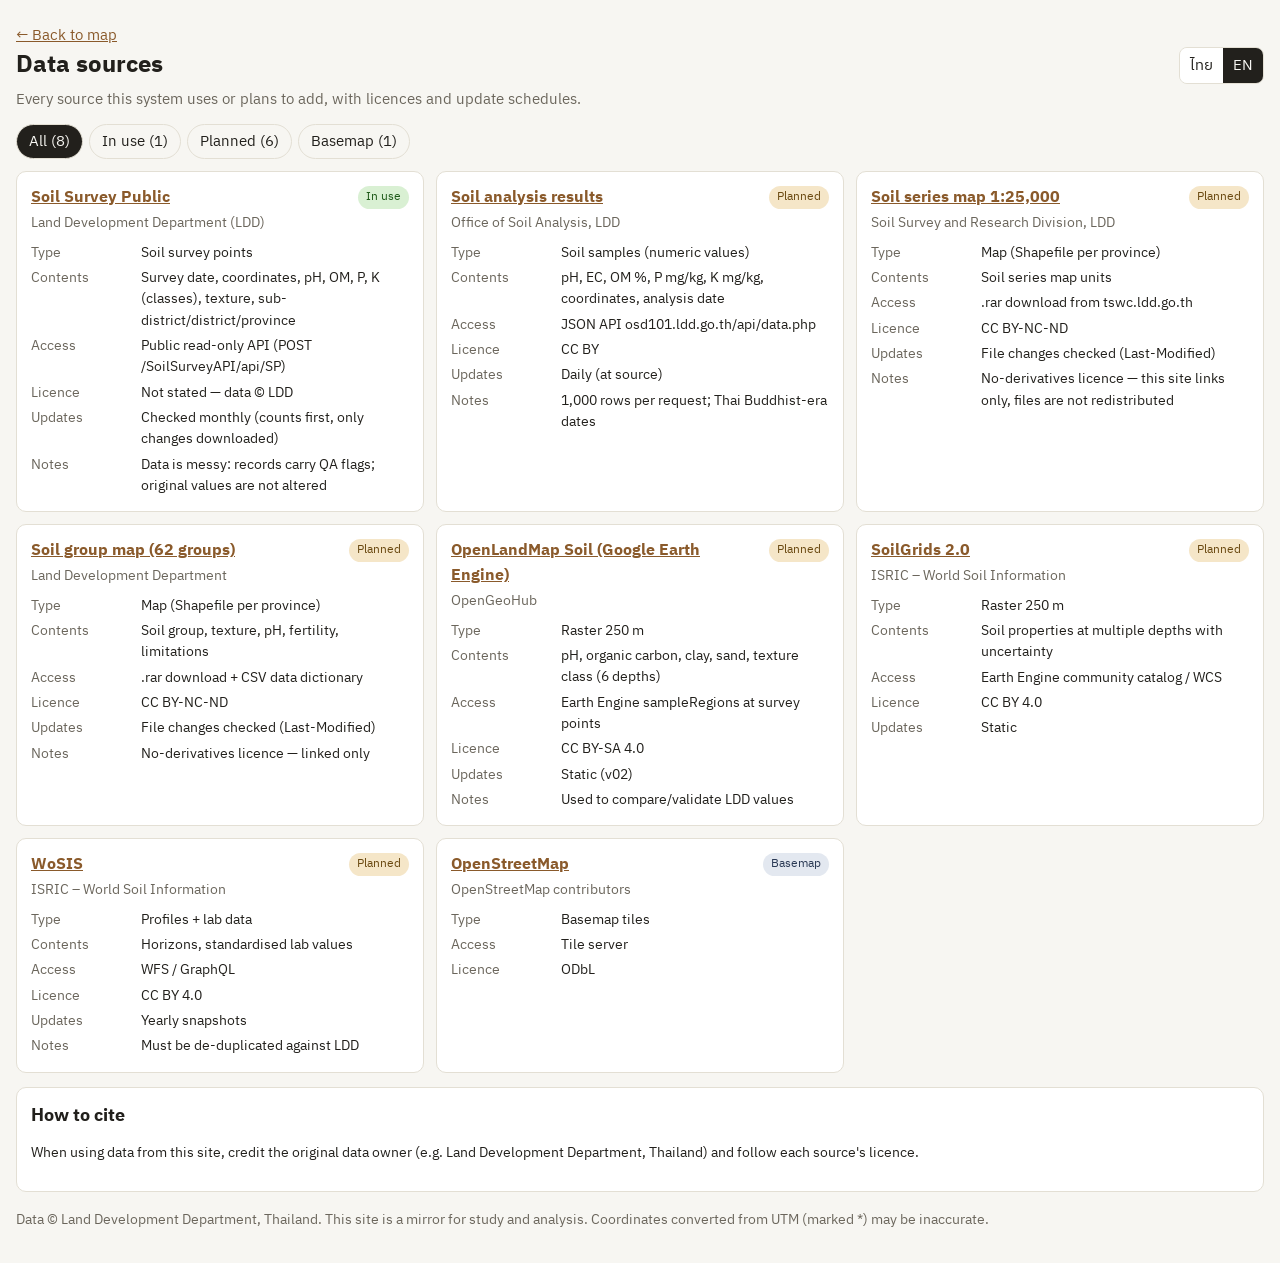
==== site/sources.html @ 05c6efe9 "เริ่มต้นฐานข้อมูลจุดสำรวจดินไทย: สคริปต์ดึงข้อมูล LDD/OSD/GEE, เว็บไซต์, workflows Co-Authored-By: C" ====
<!doctype html>
<html lang="th">
<head>
  <meta charset="utf-8">
  <meta name="viewport" content="width=device-width, initial-scale=1">
  <title>Data Sources</title>
  <meta name="description" content="All data sources used by the Thai Soil Survey Database, with licences and update schedules.">
  <link rel="preconnect" href="https://fonts.googleapis.com">
  <link href="https://fonts.googleapis.com/css2?family=IBM+Plex+Sans+Thai:wght@400;500;600&display=swap" rel="stylesheet">
  <link rel="stylesheet" href="style.css">
</head>
<body>
  <header class="top">
    <div>
      <p class="sub"><a href="index.html" data-i18n="backToMap"></a></p>
      <h1 data-i18n="sourcesTitle"></h1>
      <p class="sub" data-i18n="sourcesIntro"></p>
    </div>
    <nav class="downloads">
      <div class="lang" role="group" aria-label="Language">
        <button type="button" data-lang="th">ไทย</button>
        <button type="button" data-lang="en">EN</button>
      </div>
    </nav>
  </header>

  <div class="tabs" id="tabs"></div>
  <section class="cards" id="cards"></section>

  <section class="panel small">
    <h2 data-i18n="citeTitle"></h2>
    <p data-i18n="citeText"></p>
  </section>

  <footer class="muted small" data-i18n="footer"></footer>

  <script src="i18n.js"></script>
  <script src="sources.js"></script>
  <script>
    let lang = (() => {
      const q = new URLSearchParams(location.search).get("lang");
      if (q === "th" || q === "en") return q;
      try { const s = localStorage.getItem("lang"); if (s === "th" || s === "en") return s; } catch (e) {}
      return (navigator.language || "").startsWith("th") ? "th" : "en";
    })();
    let filter = "";
    const t = (k) => I18N[lang][k] ?? k;
    const esc = (s) => String(s ?? "").replace(/[&<>"]/g, (c) => ({ "&": "&amp;", "<": "&lt;", ">": "&gt;", '"': "&quot;" }[c]));

    function render() {
      document.documentElement.lang = lang;
      document.title = t("sourcesTitle");
      document.querySelectorAll("[data-i18n]").forEach((el) => { el.textContent = t(el.dataset.i18n); });
      document.querySelectorAll("[data-lang]").forEach((b) => b.setAttribute("aria-pressed", b.dataset.lang === lang));
      document.querySelector("a[href='index.html']").textContent = "← " + t("backToMap");

      const statuses = ["", "used", "planned", "basemap"];
      document.getElementById("tabs").innerHTML = statuses.map((s) => {
        const n = s ? SOURCES.filter((x) => x.status === s).length : SOURCES.length;
        return `<button type="button" data-status="${s}" aria-pressed="${s === filter}">${esc(s ? t("status")[s] : t("all"))} (${n})</button>`;
      }).join("");

      const rows = [["type", "type"], ["fields", "fields"], ["access", "access"], ["license", "license"], ["update", "updateFreq"], ["note", "note"]];
      document.getElementById("cards").innerHTML = SOURCES.filter((s) => !filter || s.status === filter).map((s) => `
        <article class="card" id="${s.id}">
          <div class="card-head">
            <h2><a href="${s.url}" target="_blank" rel="noopener">${esc(s.name[lang])}</a></h2>
            <span class="badge badge-${s.status}">${esc(t("status")[s.status])}</span>
          </div>
          <p class="muted">${esc(s.org[lang])}</p>
          <dl>${rows.filter(([k]) => s[k][lang]).map(([k, label]) => `<dt>${esc(t(label))}</dt><dd>${esc(s[k][lang])}</dd>`).join("")}</dl>
        </article>`).join("");
    }

    document.querySelectorAll("[data-lang]").forEach((b) => b.addEventListener("click", () => {
      lang = b.dataset.lang;
      try { localStorage.setItem("lang", lang); } catch (e) {}
      render();
    }));
    document.getElementById("tabs").addEventListener("click", (e) => {
      const b = e.target.closest("[data-status]");
      if (b) { filter = b.dataset.status; render(); }
    });
    render();
  </script>
</body>
</html>
---- site/style.css ----
:root {
  --bg: #f7f6f2;
  --surface: #ffffff;
  --text: #22201c;
  --muted: #6b665c;
  --border: #e3dfd4;
  --accent: #8a5a2b;
  --accent-ink: #ffffff;
}
@media (prefers-color-scheme: dark) {
  :root:not([data-theme="light"]) {
    --bg: #171614;
    --surface: #211f1c;
    --text: #ece8df;
    --muted: #a29c90;
    --border: #3a362f;
    --accent: #d39a5f;
    --accent-ink: #171614;
  }
}
:root[data-theme="dark"] {
  --bg: #171614; --surface: #211f1c; --text: #ece8df; --muted: #a29c90;
  --border: #3a362f; --accent: #d39a5f; --accent-ink: #171614;
}

* { box-sizing: border-box; }
body {
  margin: 0; padding: 0 16px 32px;
  background: var(--bg); color: var(--text);
  font: 15px/1.55 "IBM Plex Sans Thai", system-ui, sans-serif;
  max-width: 1400px; margin-inline: auto;
}
a { color: var(--accent); }
h1 { font-size: 1.5rem; margin: 0; }
h2 { font-size: 1.1rem; margin: 0 0 8px; }
h3 { font-size: .95rem; margin: 16px 0 6px; }
.muted { color: var(--muted); }
.small { font-size: .85rem; }

.top { display: flex; flex-wrap: wrap; gap: 12px; justify-content: space-between; align-items: center; padding: 20px 0 12px; }
.sub { margin: 4px 0 0; color: var(--muted); }
.downloads { display: flex; gap: 8px; }
.downloads a {
  padding: 6px 12px; border-radius: 8px; text-decoration: none;
  background: var(--accent); color: var(--accent-ink); font-weight: 500;
}

.stats { display: grid; grid-template-columns: repeat(auto-fit, minmax(150px, 1fr)); gap: 10px; margin-bottom: 14px; }
.stat { background: var(--surface); border: 1px solid var(--border); border-radius: 10px; padding: 10px 14px; }
.stat b { display: block; font-size: 1.4rem; font-variant-numeric: tabular-nums; }
.stat span { color: var(--muted); font-size: .85rem; }

.layout { display: grid; grid-template-columns: 270px 1fr; gap: 14px; }
.filters { background: var(--surface); border: 1px solid var(--border); border-radius: 10px; padding: 14px; }
.filters label { display: block; font-size: .85rem; color: var(--muted); margin-bottom: 10px; }
.filters select, .filters input, #q {
  display: block; width: 100%; margin-top: 3px; padding: 6px 8px;
  border: 1px solid var(--border); border-radius: 6px;
  background: var(--bg); color: var(--text); font: inherit;
}
.row { display: grid; grid-template-columns: 1fr 1fr; gap: 8px; }
button {
  width: 100%; padding: 7px; border-radius: 6px; border: 1px solid var(--border);
  background: var(--bg); color: var(--text); font: inherit; cursor: pointer;
}
.legend { list-style: none; padding: 0; margin: 0; font-size: .82rem; }
.legend li { display: flex; align-items: center; gap: 6px; }
.legend i { width: 12px; height: 12px; border-radius: 50%; display: inline-block; border: 1px solid rgba(0,0,0,.25); }

#map { height: 640px; border-radius: 10px; border: 1px solid var(--border); }

.panel { background: var(--surface); border: 1px solid var(--border); border-radius: 10px; padding: 14px; margin-top: 14px; }
.panel-head { display: flex; flex-wrap: wrap; justify-content: space-between; gap: 8px; align-items: center; }
#q { max-width: 320px; margin: 0; }
.table-wrap { overflow-x: auto; }
table { width: 100%; border-collapse: collapse; font-size: .88rem; }
th, td { text-align: left; padding: 6px 8px; border-bottom: 1px solid var(--border); white-space: nowrap; }
th { color: var(--muted); font-weight: 500; }
td.num { font-variant-numeric: tabular-nums; }
tr.clickable { cursor: pointer; }
tr.clickable:hover { background: var(--bg); }
footer { margin-top: 18px; }

.lang { display: flex; border: 1px solid var(--border); border-radius: 8px; overflow: hidden; }
.lang button { width: auto; border: 0; border-radius: 0; padding: 6px 10px; background: var(--surface); }
.lang button[aria-pressed="true"] { background: var(--text); color: var(--bg); }
.filters label.check { display: flex; gap: 6px; align-items: center; color: var(--text); }
.filters label.check input { width: auto; margin: 0; }
.dot { display: inline-block; width: 9px; height: 9px; border-radius: 50%; }
.pop { border-collapse: collapse; margin: 6px 0; font-size: 12px; }
.pop td { padding: 1px 8px 1px 0; border: 0; white-space: normal; }
.pop td:first-child { color: #6b665c; }
.dates-help { margin: 0; padding-left: 18px; }

@media (max-width: 800px) {
  .layout { grid-template-columns: 1fr; }
  #map { height: 420px; }
}
.flags span { display: inline-block; margin: 1px 0; padding: 0 5px; border-radius: 4px; background: #f5e6c8; color: #6b4a12; font-size: 11px; }

.downloads a.ghost { background: transparent; color: var(--accent); border: 1px solid var(--accent); }
.tabs { display: flex; flex-wrap: wrap; gap: 6px; margin-bottom: 12px; }
.tabs button { width: auto; padding: 5px 12px; border-radius: 999px; }
.tabs button[aria-pressed="true"] { background: var(--text); color: var(--bg); }
.cards { display: grid; grid-template-columns: repeat(auto-fill, minmax(320px, 1fr)); gap: 12px; }
.card { background: var(--surface); border: 1px solid var(--border); border-radius: 10px; padding: 14px; }
.card-head { display: flex; justify-content: space-between; gap: 8px; align-items: start; }
.card h2 { font-size: 1rem; margin: 0; }
.card p { margin: 2px 0 8px; font-size: .88rem; }
.card dl { display: grid; grid-template-columns: 100px 1fr; gap: 4px 10px; margin: 0; font-size: .86rem; }
.card dt { color: var(--muted); }
.card dd { margin: 0; }
.badge { font-size: .75rem; padding: 2px 8px; border-radius: 999px; white-space: nowrap; }
.badge-used { background: #d9f0d3; color: #1f5a1a; }
.badge-planned { background: #f5e6c8; color: #6b4a12; }
.badge-basemap { background: #e3e8f0; color: #2b3a55; }
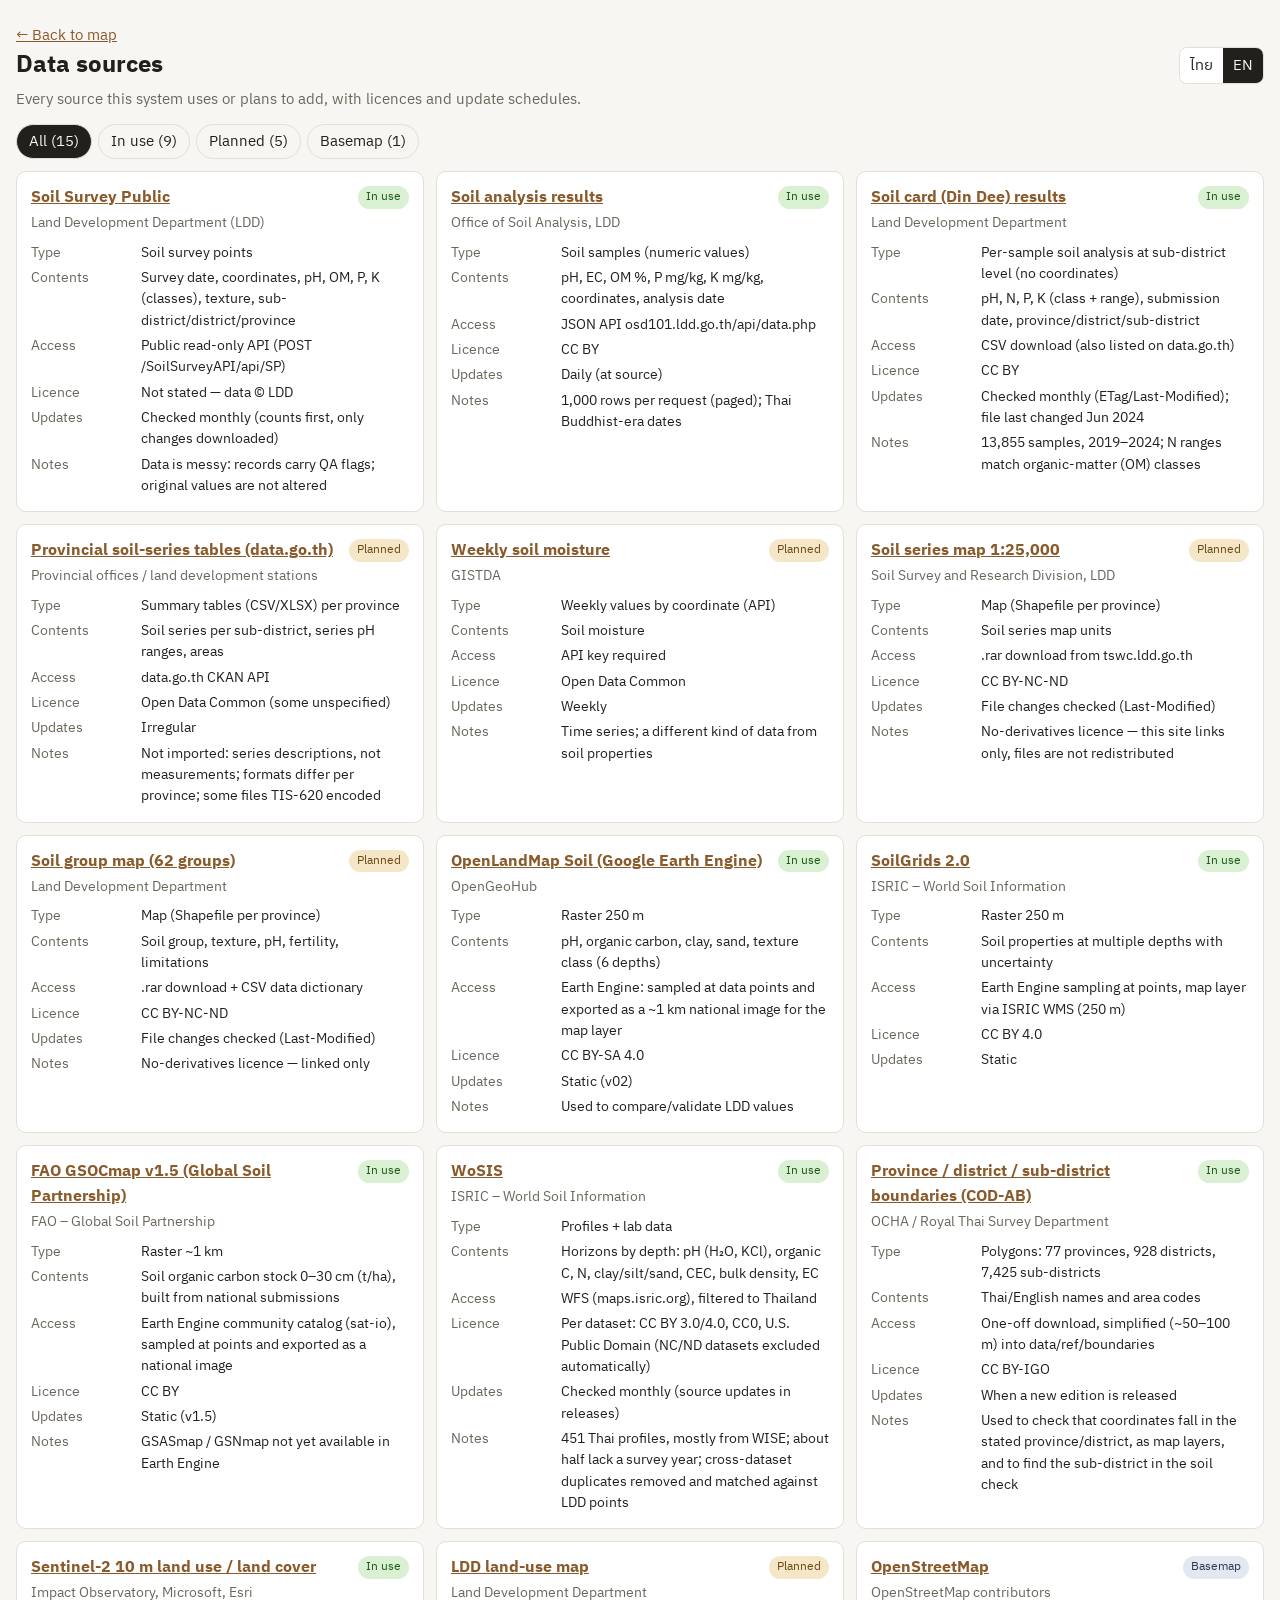
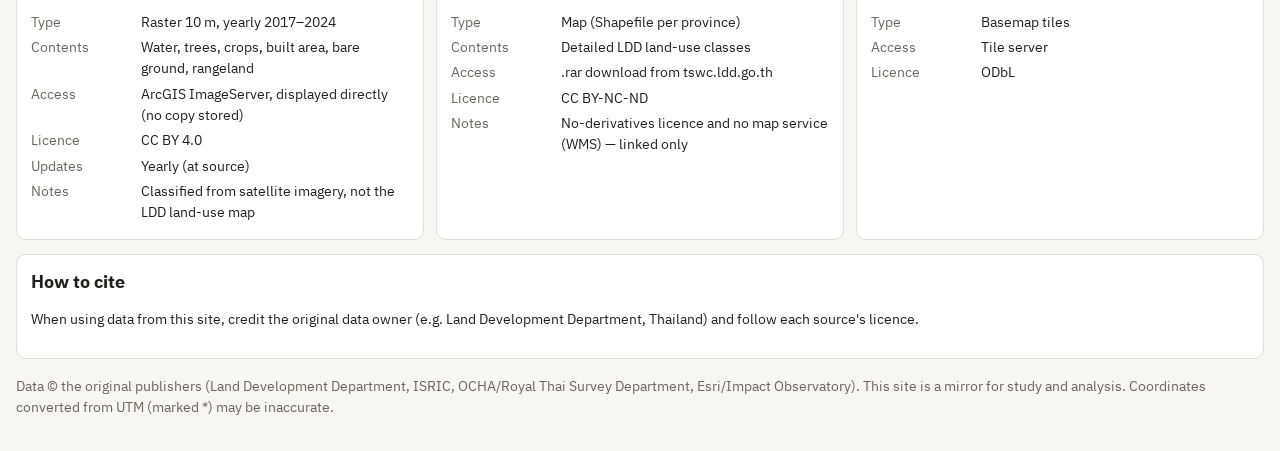
==== commit 64c2efc1: "เว็บ: กันไฟล์ JS/CSS ค้างรุ่นเก่า, แสดงสถานะโหลดชั้นการใช้ที่ดิน, เส้นจังหวัดชัดขึ้น; ค่า GEE ครบทุก" ====
--- a/site/sources.html
+++ b/site/sources.html
@@ -7,7 +7,7 @@
   <meta name="description" content="All data sources used by the Thai Soil Survey Database, with licences and update schedules.">
   <link rel="preconnect" href="https://fonts.googleapis.com">
   <link href="https://fonts.googleapis.com/css2?family=IBM+Plex+Sans+Thai:wght@400;500;600&display=swap" rel="stylesheet">
-  <link rel="stylesheet" href="style.css">
+  <link rel="stylesheet" href="style.css?v=dev">
 </head>
 <body>
   <header class="top">
@@ -34,8 +34,8 @@
 
   <footer class="muted small" data-i18n="footer"></footer>
 
-  <script src="i18n.js"></script>
-  <script src="sources.js"></script>
+  <script src="i18n.js?v=dev"></script>
+  <script src="sources.js?v=dev"></script>
   <script>
     let lang = (() => {
       const q = new URLSearchParams(location.search).get("lang");
--- a/site/style.css
+++ b/site/style.css
@@ -39,7 +39,7 @@
 
 .top { display: flex; flex-wrap: wrap; gap: 12px; justify-content: space-between; align-items: center; padding: 20px 0 12px; }
 .sub { margin: 4px 0 0; color: var(--muted); }
-.downloads { display: flex; gap: 8px; }
+.downloads { display: flex; flex-wrap: wrap; gap: 8px; }
 .downloads a {
   padding: 6px 12px; border-radius: 8px; text-decoration: none;
   background: var(--accent); color: var(--accent-ink); font-weight: 500;
@@ -90,6 +90,9 @@
 .pop { border-collapse: collapse; margin: 6px 0; font-size: 12px; }
 .pop td { padding: 1px 8px 1px 0; border: 0; white-space: normal; }
 .pop td:first-child { color: #6b665c; }
+.pop.depth th { font-size: 11px; font-weight: 600; text-align: right; padding: 1px 6px; color: #6b665c; }
+.pop.depth th:first-child { text-align: left; }
+.pop.depth td.num { text-align: right; padding: 1px 6px; color: inherit; }
 .dates-help { margin: 0; padding-left: 18px; }
 
 @media (max-width: 800px) {
@@ -114,3 +117,82 @@
 .badge-used { background: #d9f0d3; color: #1f5a1a; }
 .badge-planned { background: #f5e6c8; color: #6b4a12; }
 .badge-basemap { background: #e3e8f0; color: #2b3a55; }
+
+/* ตรวจดินจากพิกัด */
+.check-form { display: flex; flex-wrap: wrap; gap: 8px; align-items: end; margin-bottom: 4px; }
+.check-form button { width: auto; padding: 7px 12px; }
+.check-form button[aria-pressed="true"], .check-form button.primary { background: var(--accent); color: var(--accent-ink); border-color: var(--accent); }
+.check-form label { font-size: .85rem; color: var(--muted); }
+.check-form input, .check-form select {
+  display: block; margin-top: 3px; padding: 6px 8px; width: 150px; max-width: 100%;
+  border: 1px solid var(--border); border-radius: 6px; background: var(--bg); color: var(--text); font: inherit;
+}
+.check-head { margin: 4px 0 10px; }
+.check-grid { display: grid; grid-template-columns: repeat(auto-fit, minmax(320px, 1fr)); gap: 12px; }
+.check-grid .card { background: var(--bg); }
+.check-grid h3 { margin: 0 0 6px; }
+.check-grid h3 + h4, .check-grid h4 { font-size: .88rem; margin: 12px 0 4px; color: var(--muted); font-weight: 600; }
+.check-grid .card > h3:not(:first-child) { margin-top: 16px; }
+.check-grid p { margin: 2px 0 6px; font-size: .88rem; }
+table.mini { font-size: .82rem; margin-bottom: 4px; }
+table.mini th, table.mini td { padding: 3px 6px; }
+table.mini td.num, table.mini th { text-align: right; }
+table.mini th:first-child, table.mini td:first-child { text-align: left; }
+.bar { display: flex; height: 12px; border-radius: 6px; overflow: hidden; margin: 4px 0 6px; border: 1px solid var(--border); }
+.bar i { display: block; height: 100%; }
+.dl-list { margin: 0 0 6px; padding-left: 18px; }
+.dl-list li { margin: 2px 0; }
+@media (max-width: 800px) {
+  .check-grid { grid-template-columns: 1fr; }
+  .check-form input, .check-form select { width: 130px; }
+}
+.check-grid { grid-template-columns: repeat(auto-fit, minmax(min(320px, 100%), 1fr)); }
+.check-grid .card { min-width: 0; overflow-x: auto; }
+.map-pick {
+  width: auto; padding: 6px 10px; border: 2px solid rgba(0,0,0,.2); border-radius: 6px;
+  background: #ffffff; color: #22201c; font: 500 13px/1.2 "IBM Plex Sans Thai", system-ui, sans-serif;
+}
+.map-pick[aria-pressed="true"] { background: #8a5a2b; color: #ffffff; }
+
+/* ชั้นข้อมูล */
+.layer { border-bottom: 1px solid var(--border); padding: 8px 0 6px; }
+.layer label.check { flex-wrap: wrap; }
+.layer .badge { margin-left: auto; }
+.layer details { margin-top: 4px; }
+.layer summary { cursor: pointer; font-size: .85rem; color: var(--accent); margin-bottom: 8px; }
+.filters h2 + p { margin-top: 0; }
+
+/* intro สำหรับผู้ใช้ทั่วไป */
+.intro { background: var(--surface); border: 1px solid var(--border); border-radius: 10px; padding: 16px 18px; margin-bottom: 14px; }
+.intro .lead { font-size: 1.05rem; margin: 0 0 12px; max-width: 70ch; }
+.steps { list-style: none; padding: 0; margin: 0 0 10px; display: grid; grid-template-columns: repeat(auto-fit, minmax(min(260px, 100%), 1fr)); gap: 12px; }
+.steps li { display: flex; gap: 10px; align-items: flex-start; }
+.steps p { margin: 2px 0 6px; font-size: .9rem; color: var(--muted); }
+.num-badge {
+  flex: none; width: 28px; height: 28px; border-radius: 50%; display: grid; place-items: center;
+  background: var(--accent); color: var(--accent-ink); font-weight: 600;
+}
+.ph-scale { display: flex; flex-wrap: wrap; align-items: center; gap: 4px 6px; font-size: .82rem; }
+.ph-scale i { width: 12px; height: 12px; border-radius: 50%; display: inline-block; }
+.cta {
+  display: inline-block; padding: 6px 14px; border-radius: 8px; text-decoration: none;
+  background: var(--accent); color: var(--accent-ink); font-weight: 500; font-size: .9rem;
+}
+.glossary { margin: 4px 0 8px; font-size: .9rem; }
+.glossary summary { cursor: pointer; color: var(--accent); font-weight: 500; }
+.glossary dl { display: grid; grid-template-columns: max-content 1fr; gap: 4px 12px; margin: 8px 0 0; }
+.glossary dt { font-weight: 600; }
+.glossary dd { margin: 0; color: var(--muted); }
+.standards { border-top: 1px solid var(--border); padding-top: 10px; margin: 6px 0 8px; font-size: .9rem; }
+.standards p { margin: 4px 0 8px; color: var(--muted); }
+.standards dl { display: grid; grid-template-columns: max-content 1fr; gap: 4px 12px; margin: 0 0 6px; }
+.standards dt { font-weight: 600; }
+.standards dd { margin: 0; color: var(--muted); }
+@media (max-width: 600px) {
+  .standards dl, .glossary dl { grid-template-columns: 1fr; }
+  .standards dd, .glossary dd { margin-bottom: 6px; }
+}
+.ramp { height: 10px; border-radius: 4px; border: 1px solid var(--border); }
+.ramp-labels { display: flex; justify-content: space-between; font-size: .78rem; color: var(--muted); }
+#raster-legend img { max-height: 160px; }
+#raster-legend p { margin: 4px 0; font-size: .78rem; color: var(--muted); }
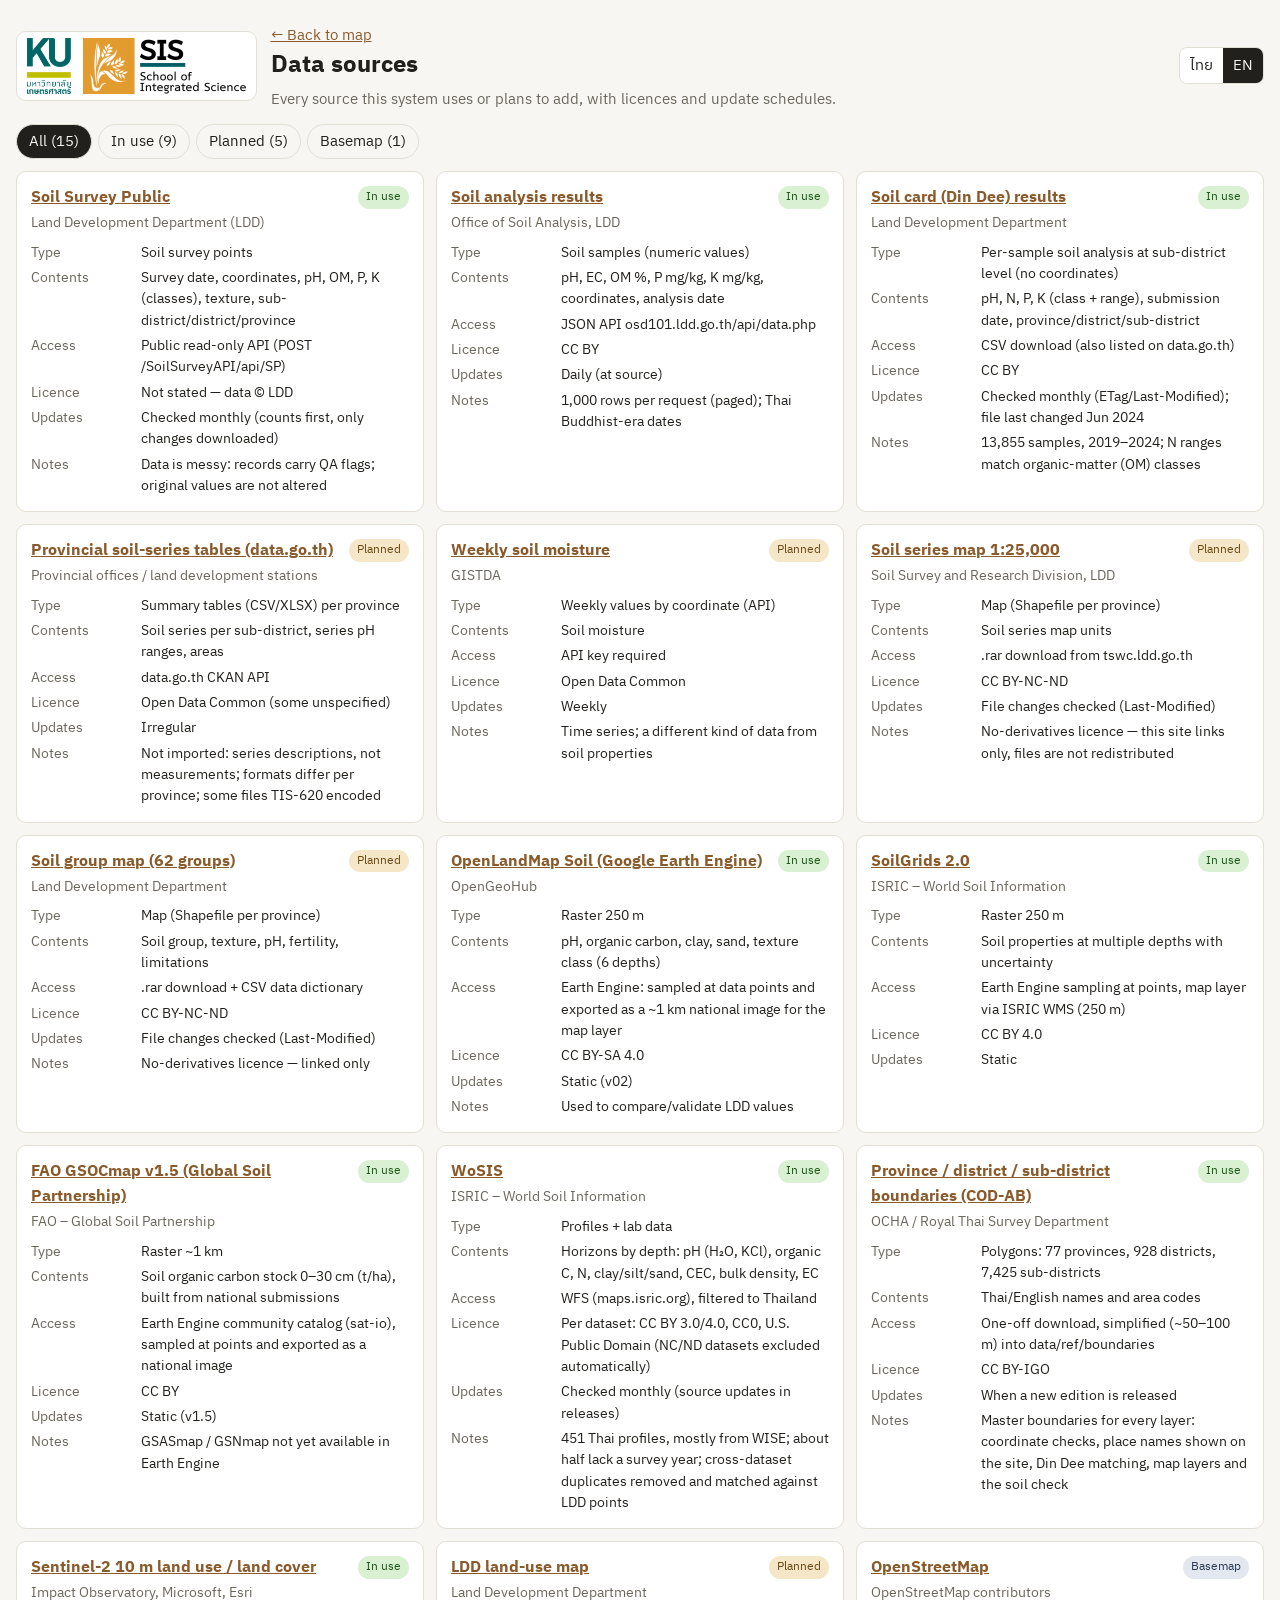
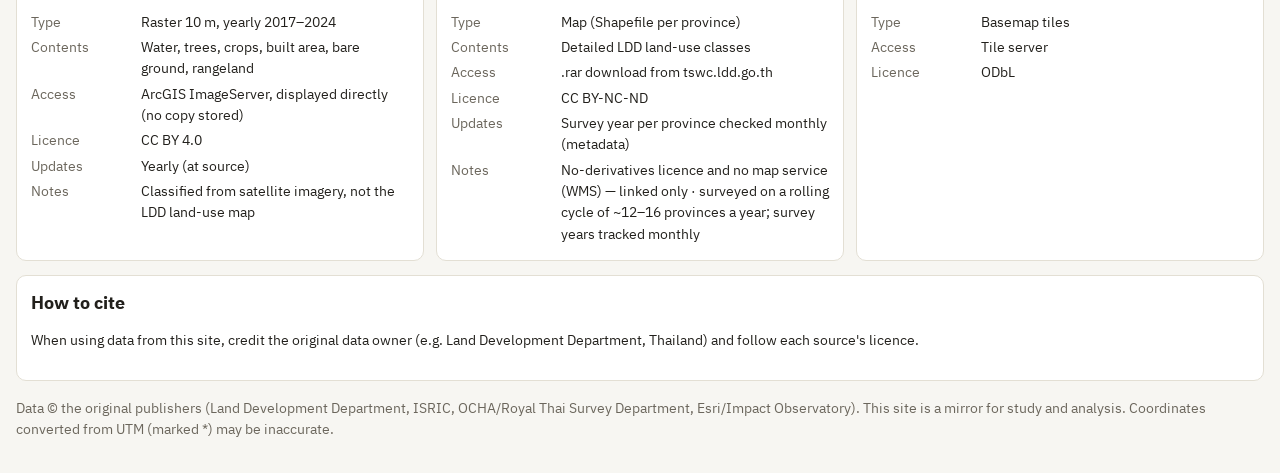
==== commit d0a2faeb: "เว็บ: โลโก้มหาวิทยาลัยเกษตรศาสตร์ (KU) และ SIS ที่ส่วนหัวทุกหน้า Co-Authored-By: Claude Opus 5.5 <no" ====
--- a/site/sources.html
+++ b/site/sources.html
@@ -3,18 +3,21 @@
 <head>
   <meta charset="utf-8">
   <meta name="viewport" content="width=device-width, initial-scale=1">
-  <title>Data Sources</title>
-  <meta name="description" content="All data sources used by the Thai Soil Survey Database, with licences and update schedules.">
+  <title>Thai Soil Database – Data Sources</title>
+  <meta name="description" content="แหล่งข้อมูลทั้งหมดของฐานข้อมูลดินไทย พร้อมสัญญาอนุญาตและรอบการอัปเดต — All data sources of the Thai Soil Database with licences and update schedules.">
   <link rel="preconnect" href="https://fonts.googleapis.com">
   <link href="https://fonts.googleapis.com/css2?family=IBM+Plex+Sans+Thai:wght@400;500;600&display=swap" rel="stylesheet">
   <link rel="stylesheet" href="style.css?v=dev">
 </head>
 <body>
   <header class="top">
-    <div>
-      <p class="sub"><a href="index.html" data-i18n="backToMap"></a></p>
-      <h1 data-i18n="sourcesTitle"></h1>
-      <p class="sub" data-i18n="sourcesIntro"></p>
+    <div class="brand">
+      <span class="logos"><img src="img/logo-ku.png" alt="มหาวิทยาลัยเกษตรศาสตร์ (Kasetsart University)" width="44" height="56"><img src="img/logo-sis.png" alt="SIS – School of Integrated Science" width="163" height="56"></span>
+      <div>
+        <p class="sub"><a href="index.html" data-i18n="backToMap"></a></p>
+        <h1 data-i18n="sourcesTitle"></h1>
+        <p class="sub" data-i18n="sourcesIntro"></p>
+      </div>
     </div>
     <nav class="downloads">
       <div class="lang" role="group" aria-label="Language">
--- a/site/style.css
+++ b/site/style.css
@@ -172,8 +172,6 @@
   flex: none; width: 28px; height: 28px; border-radius: 50%; display: grid; place-items: center;
   background: var(--accent); color: var(--accent-ink); font-weight: 600;
 }
-.ph-scale { display: flex; flex-wrap: wrap; align-items: center; gap: 4px 6px; font-size: .82rem; }
-.ph-scale i { width: 12px; height: 12px; border-radius: 50%; display: inline-block; }
 .cta {
   display: inline-block; padding: 6px 14px; border-radius: 8px; text-decoration: none;
   background: var(--accent); color: var(--accent-ink); font-weight: 500; font-size: .9rem;
@@ -196,3 +194,66 @@
 .ramp-labels { display: flex; justify-content: space-between; font-size: .78rem; color: var(--muted); }
 #raster-legend img { max-height: 160px; }
 #raster-legend p { margin: 4px 0; font-size: .78rem; color: var(--muted); }
+/* กลุ่มจุด: สีตามค่าที่เลือก */
+.pt-cluster div {
+  width: 100%; height: 100%; border-radius: 50%; display: grid; place-items: center;
+  border: 2px solid #ffffff; box-shadow: 0 0 0 1px rgba(0,0,0,.35);
+}
+.pt-cluster span {
+  font: 600 12px/1 "IBM Plex Sans Thai", system-ui, sans-serif; color: #1b1b1b;
+  background: rgba(255,255,255,.8); border-radius: 8px; padding: 2px 5px;
+}
+
+/* แผนที่ฐานสีเทาจาง ให้จุดข้อมูลและเส้นขอบเขตเด่น */
+.basemap { filter: grayscale(1) contrast(.82) brightness(1.08); }
+#map { background: #eceae6; }
+
+/* คำอธิบายสีบนแผนที่ */
+.map-legend {
+  background: rgba(255,255,255,.94); color: #22201c; border-radius: 8px; padding: 8px 10px;
+  box-shadow: 0 1px 4px rgba(0,0,0,.3); max-width: 260px; max-height: 60vh; overflow: auto;
+  font: 13px/1.4 "IBM Plex Sans Thai", system-ui, sans-serif;
+}
+.map-legend summary { cursor: pointer; font-weight: 600; }
+.map-legend section { margin-top: 8px; }
+.map-legend section b { display: block; margin-bottom: 4px; }
+.map-legend p { margin: 4px 0 0; font-size: 12px; color: #5c574e; }
+.map-legend .ramp { height: 14px; border-color: #ccc; }
+.map-legend .ramp-labels { color: #5c574e; font-size: 12px; }
+.map-legend .sg-legend { display: block; max-height: 240px; }
+.map-legend .legend.lc { display: grid; grid-template-columns: 1fr 1fr; gap: 2px 10px; font-size: 12px; }
+@media (max-width: 800px) { .map-legend { max-width: 190px; max-height: 45vh; } }
+
+/* แถบชั้นข้อมูลแบบกระชับ (สูงไม่เกินแผนที่) */
+.filters { padding: 12px 14px; max-height: 640px; overflow: auto; }
+.filters h2 { margin: 0; }
+.filters h3 { margin: 10px 0 4px; }
+.filters label { margin-bottom: 6px; }
+.filters .info { font-size: .78rem; color: var(--muted); margin: 0 0 0 22px; line-height: 1.35; }
+.filters > .info { margin: 2px 0 8px; }
+.filters label.check { margin-bottom: 2px; }
+.layer { padding: 6px 0; }
+.layer label.check .badge { margin-left: auto; }
+.layer details summary { margin: 4px 0 6px 22px; }
+.row-label { display: flex !important; align-items: center; gap: 8px; }
+.row-label > span { flex: none; }
+.filters .row-label select, .filters .row-label input { margin-top: 0; flex: 1; min-width: 0; }
+.layer-row { display: flex; justify-content: space-between; align-items: center; gap: 8px; }
+.filters select.mini { width: auto; display: inline-block; margin: 0; padding: 2px 4px; font-size: .82rem; }
+.grid2, .grid3 { display: grid; gap: 2px 8px; }
+.grid2 { grid-template-columns: 1fr 1fr; }
+.grid3 { grid-template-columns: repeat(3, 1fr); }
+.map-legend .legend { font-size: 12px; }
+@media (max-width: 800px) { .filters { max-height: none; } }
+.legend li.muted { display: block; }
+.layer-row label.check { flex-wrap: nowrap; align-items: flex-start; }
+.layer-row label.check input { margin-top: 4px; }
+.map-legend { max-height: min(420px, 62vh); }
+.row-label[hidden] { display: none !important; }
+.dates-help ul { margin: 2px 0 4px; padding-left: 18px; }
+
+/* โลโก้ KU และ SIS (พื้นขาวเสมอ ให้อ่านได้ในโหมดมืด) */
+.brand { display: flex; align-items: center; gap: 14px; flex-wrap: wrap; }
+.logos { display: inline-flex; align-items: center; gap: 12px; background: #ffffff; padding: 6px 10px; border-radius: 10px; border: 1px solid var(--border); }
+.logos img { height: 56px; width: auto; display: block; }
+@media (max-width: 600px) { .logos img { height: 40px; } }
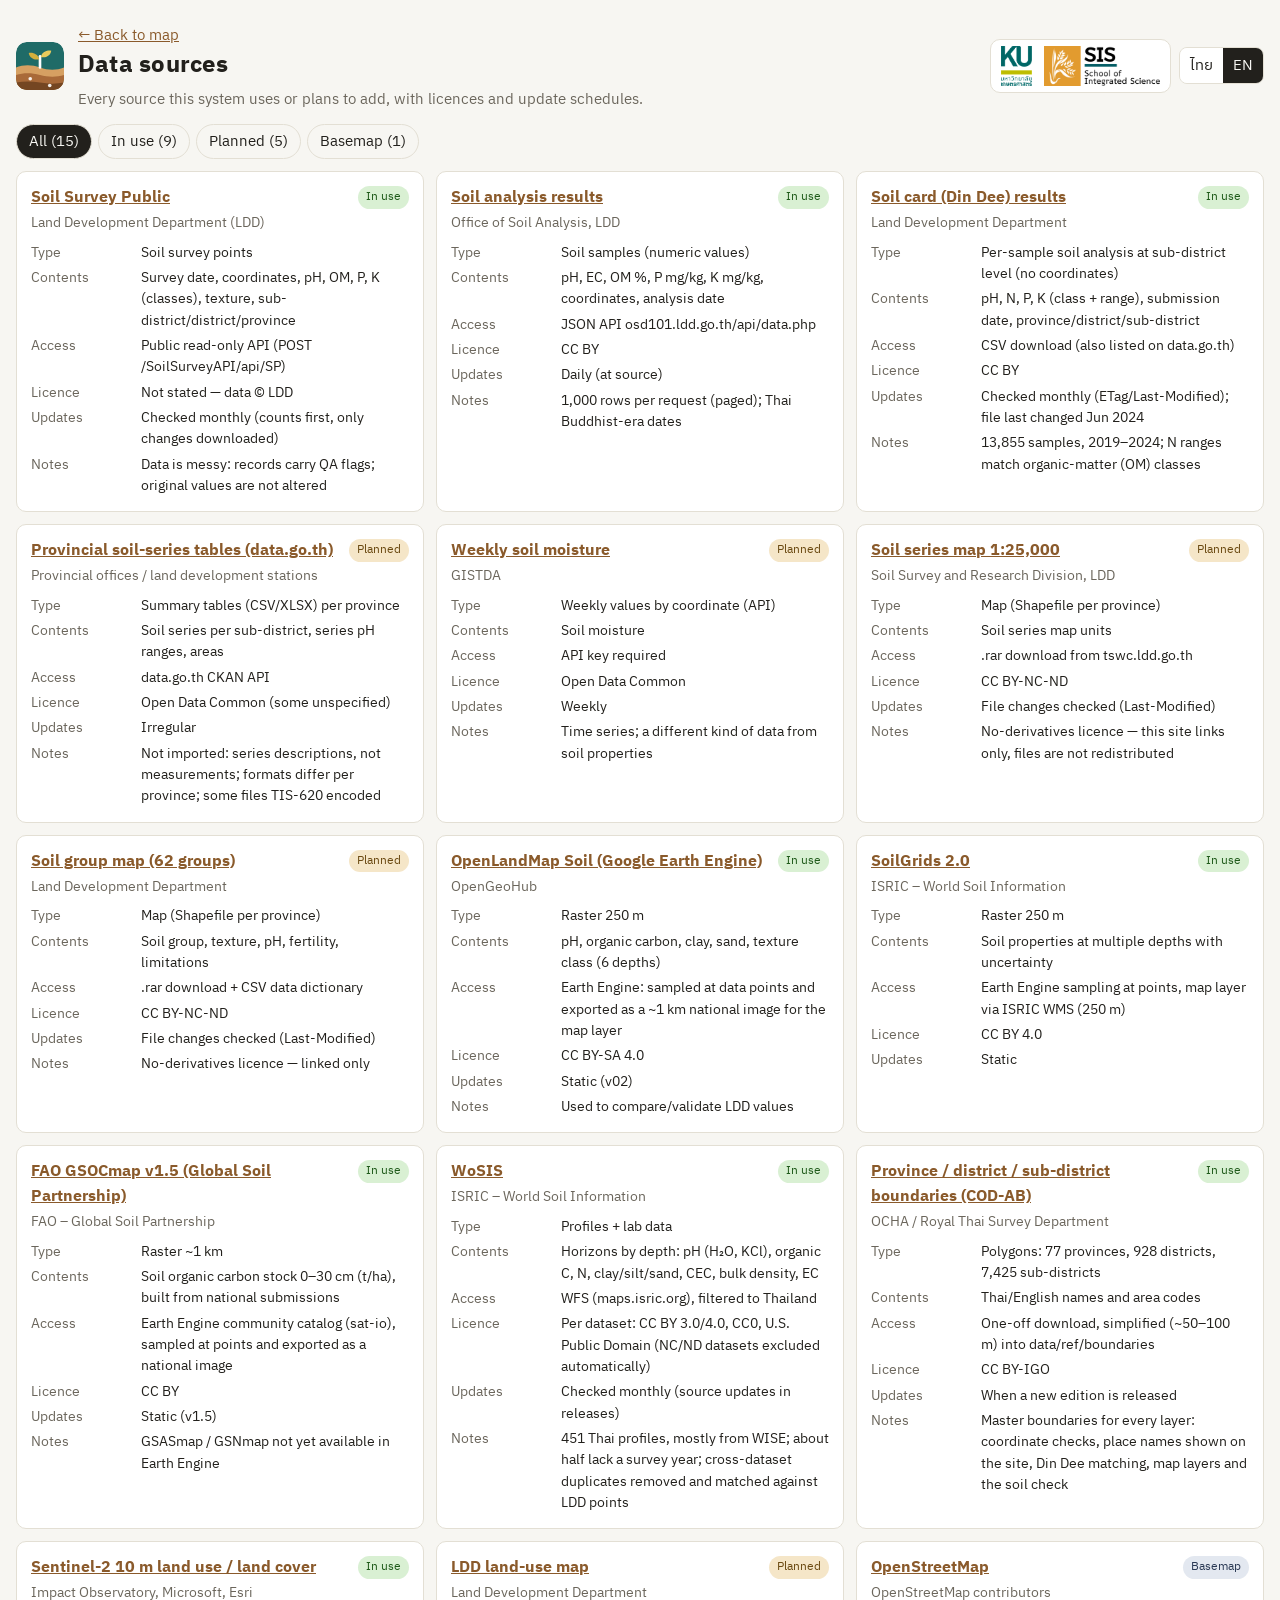
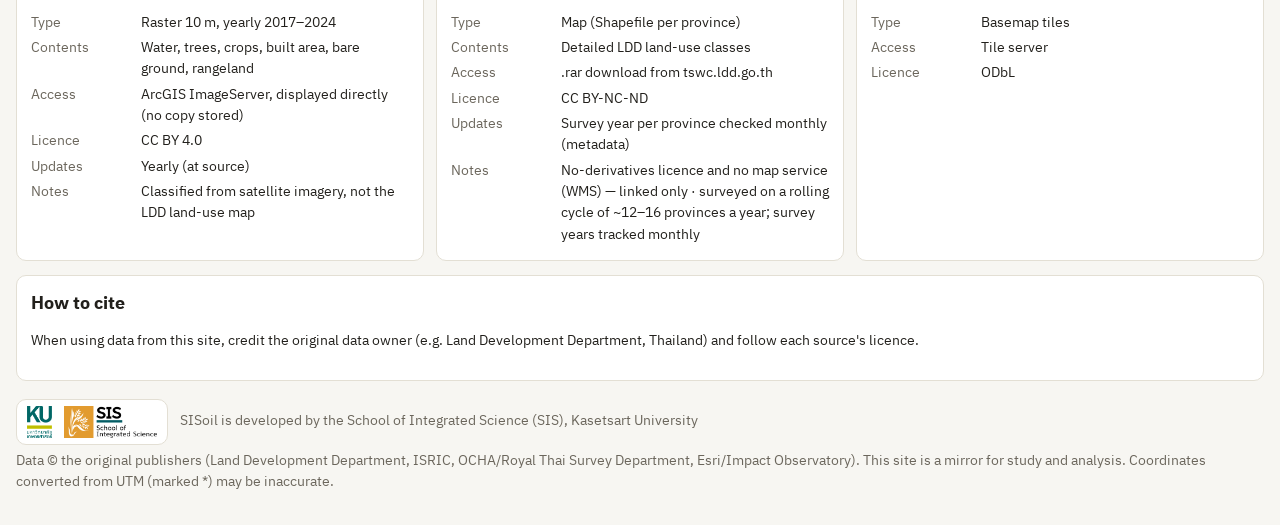
==== commit 9cdd472a: "เปลี่ยนชื่อระบบเป็น SISoil และเพิ่มโลโก้ระบบ - โลโก้ SISoil (site/img/sisoil.svg) ชุดเดียวกับ BURANA" ====
--- a/site/sources.html
+++ b/site/sources.html
@@ -2,9 +2,10 @@
 <html lang="th">
 <head>
   <meta charset="utf-8">
+  <link rel="icon" href="img/sisoil.svg" type="image/svg+xml">
   <meta name="viewport" content="width=device-width, initial-scale=1">
-  <title>Thai Soil Database – Data Sources</title>
-  <meta name="description" content="แหล่งข้อมูลทั้งหมดของฐานข้อมูลดินไทย พร้อมสัญญาอนุญาตและรอบการอัปเดต — All data sources of the Thai Soil Database with licences and update schedules.">
+  <title>SISoil · แหล่งข้อมูล (Data Sources)</title>
+  <meta name="description" content="แหล่งข้อมูลทั้งหมดของ SISoil ฐานข้อมูลดินไทย พร้อมสัญญาอนุญาตและรอบการอัปเดต — All data sources of SISoil with licences and update schedules.">
   <link rel="preconnect" href="https://fonts.googleapis.com">
   <link href="https://fonts.googleapis.com/css2?family=IBM+Plex+Sans+Thai:wght@400;500;600&display=swap" rel="stylesheet">
   <link rel="stylesheet" href="style.css?v=dev">
@@ -12,14 +13,16 @@
 <body>
   <header class="top">
     <div class="brand">
-      <span class="logos"><img src="img/logo-ku.png" alt="มหาวิทยาลัยเกษตรศาสตร์ (Kasetsart University)" width="44" height="56"><img src="img/logo-sis.png" alt="SIS – School of Integrated Science" width="163" height="56"></span>
+      <img class="brand-mark" src="img/sisoil.svg" alt="" width="48" height="48">
       <div>
         <p class="sub"><a href="index.html" data-i18n="backToMap"></a></p>
         <h1 data-i18n="sourcesTitle"></h1>
         <p class="sub" data-i18n="sourcesIntro"></p>
       </div>
     </div>
+    </div>
     <nav class="downloads">
+      <span class="logos"><img src="img/logo-ku.png" alt="มหาวิทยาลัยเกษตรศาสตร์ (Kasetsart University)" width="44" height="56"><img src="img/logo-sis.png" alt="วิทยาลัยบูรณาการศาสตร์ (School of Integrated Science)" width="163" height="56"></span>
       <div class="lang" role="group" aria-label="Language">
         <button type="button" data-lang="th">ไทย</button>
         <button type="button" data-lang="en">EN</button>
@@ -35,7 +38,10 @@
     <p data-i18n="citeText"></p>
   </section>
 
-  <footer class="muted small" data-i18n="footer"></footer>
+  <footer class="muted small">
+    <div class="foot-org"><span class="logos"><img src="img/logo-ku.png" alt="มหาวิทยาลัยเกษตรศาสตร์ (Kasetsart University)" width="31" height="40"><img src="img/logo-sis.png" alt="วิทยาลัยบูรณาการศาสตร์ (School of Integrated Science)" width="117" height="40"></span><span data-i18n="madeBy"></span></div>
+    <p data-i18n="footer"></p>
+  </footer>
 
   <script src="i18n.js?v=dev"></script>
   <script src="sources.js?v=dev"></script>
@@ -52,7 +58,7 @@
 
     function render() {
       document.documentElement.lang = lang;
-      document.title = t("sourcesTitle");
+      document.title = `SISoil · ${t("sourcesTitle")}`;
       document.querySelectorAll("[data-i18n]").forEach((el) => { el.textContent = t(el.dataset.i18n); });
       document.querySelectorAll("[data-lang]").forEach((b) => b.setAttribute("aria-pressed", b.dataset.lang === lang));
       document.querySelector("a[href='index.html']").textContent = "← " + t("backToMap");
--- a/site/style.css
+++ b/site/style.css
@@ -257,3 +257,17 @@
 .logos { display: inline-flex; align-items: center; gap: 12px; background: #ffffff; padding: 6px 10px; border-radius: 10px; border: 1px solid var(--border); }
 .logos img { height: 56px; width: auto; display: block; }
 @media (max-width: 600px) { .logos img { height: 40px; } }
+
+/* แบรนด์ SISoil (แบบเดียวกับ BURANA): โลโก้ระบบ + ชื่อ, โลโก้ KU/SIS ด้านขวา; จอแคบย้ายไปท้ายหน้า */
+.brand-mark { flex: none; border-radius: 11px; display: block; }
+.brand h1 { margin: 0; letter-spacing: .01em; }
+.brand-th { font-weight: 500; font-size: .8em; color: var(--muted); margin-left: 4px; }
+.downloads { align-items: center; }
+.downloads .logos img { height: 40px; }
+.foot-org { display: flex; align-items: center; gap: 12px; flex-wrap: wrap; margin-bottom: 6px; }
+.foot-org .logos img { height: 32px; }
+footer p { margin: 4px 0 0; }
+@media (max-width: 640px) {
+  .downloads .logos { display: none; }
+  .brand-mark { width: 40px; height: 40px; }
+}
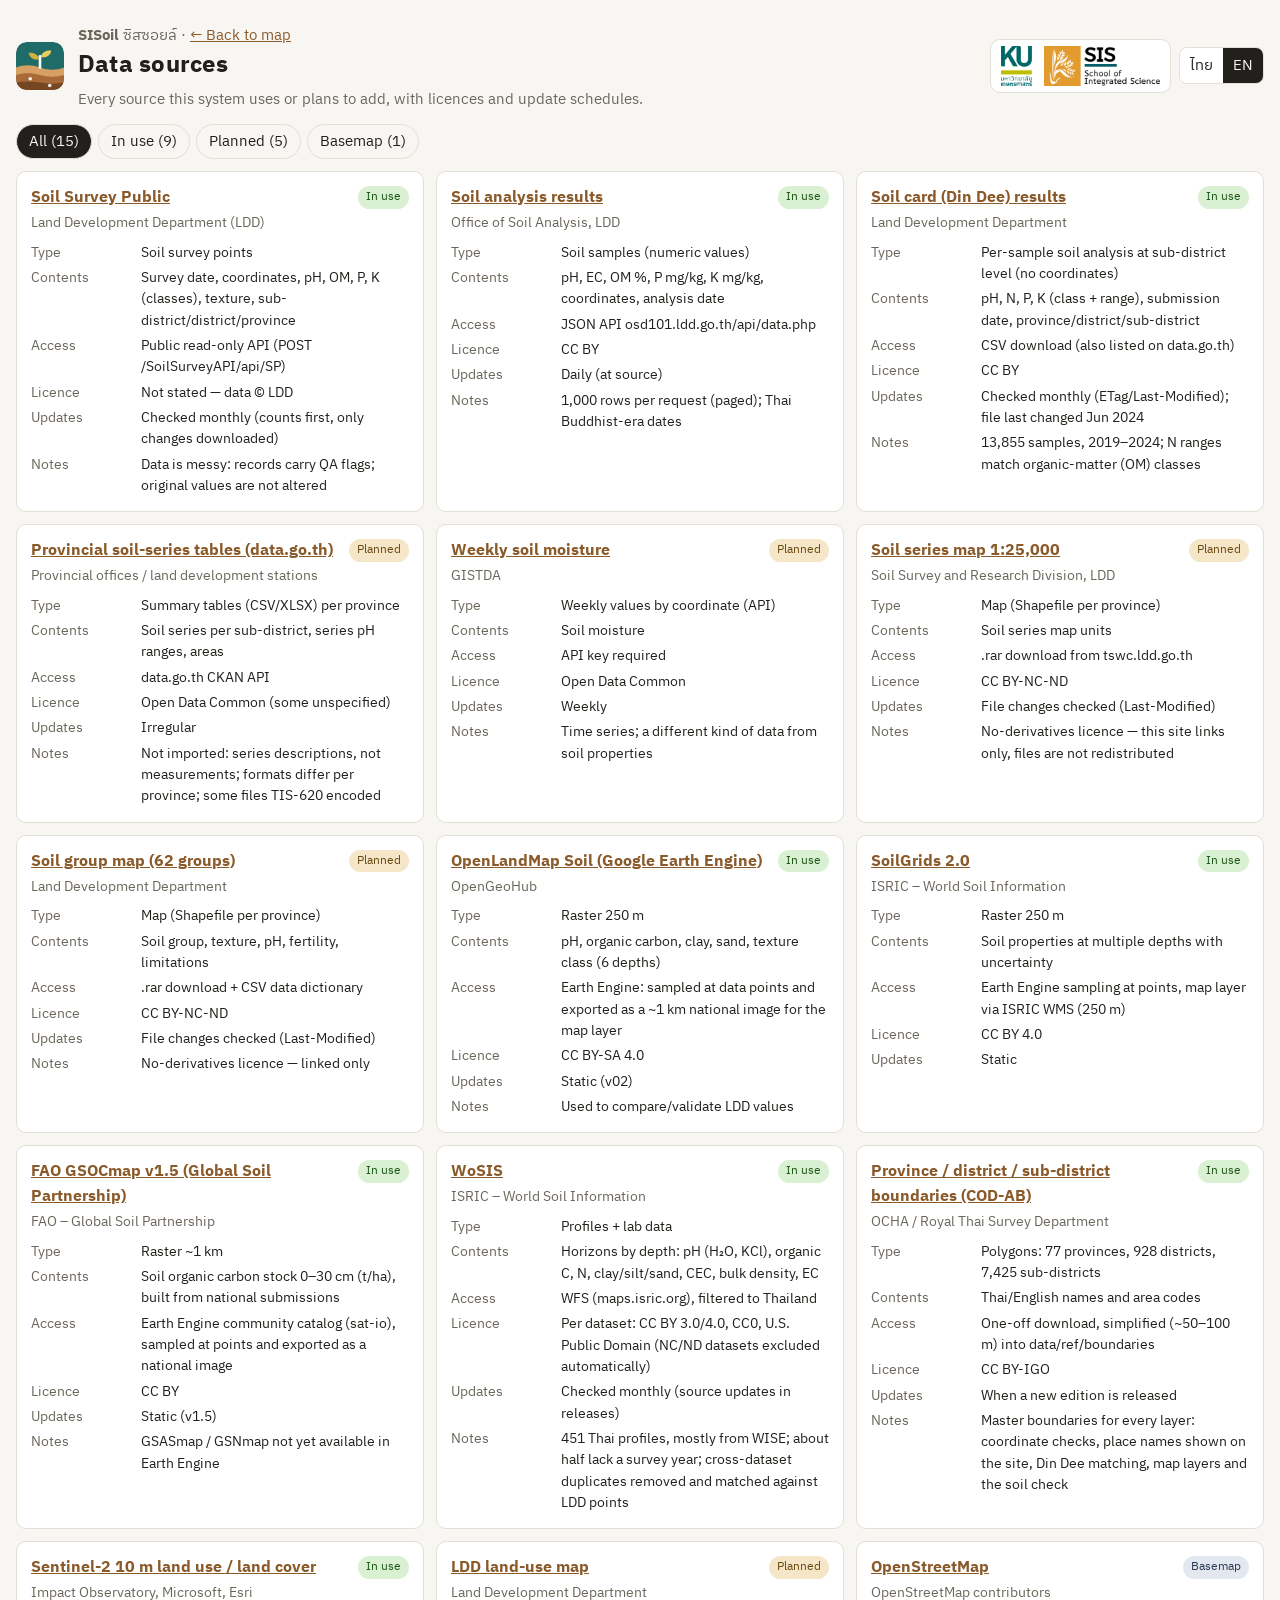
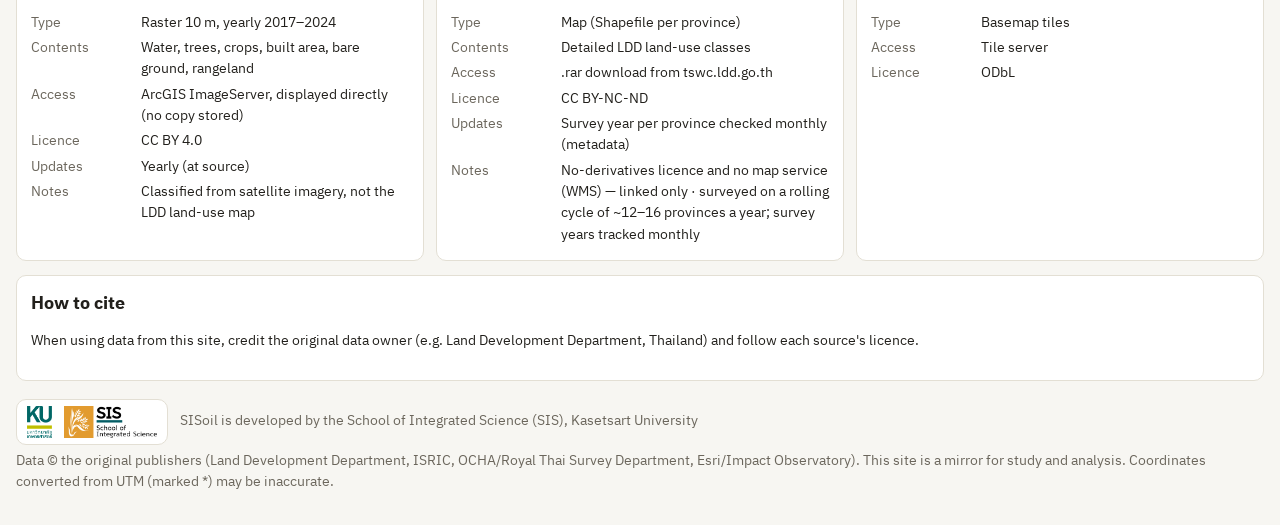
==== commit 2b70b3b2: "เว็บ: ชื่อพร้อมคำอ่านภาษาไทยแบบ BURANA — SISoil ซิสซอยล์ · ฐานข้อมูลดินของประเทศไทย - หัวเว็บ, แท็บเ" ====
--- a/site/sources.html
+++ b/site/sources.html
@@ -4,7 +4,7 @@
   <meta charset="utf-8">
   <link rel="icon" href="img/sisoil.svg" type="image/svg+xml">
   <meta name="viewport" content="width=device-width, initial-scale=1">
-  <title>SISoil · แหล่งข้อมูล (Data Sources)</title>
+  <title>SISoil ซิสซอยล์ · แหล่งข้อมูล</title>
   <meta name="description" content="แหล่งข้อมูลทั้งหมดของ SISoil ฐานข้อมูลดินไทย พร้อมสัญญาอนุญาตและรอบการอัปเดต — All data sources of SISoil with licences and update schedules.">
   <link rel="preconnect" href="https://fonts.googleapis.com">
   <link href="https://fonts.googleapis.com/css2?family=IBM+Plex+Sans+Thai:wght@400;500;600&display=swap" rel="stylesheet">
@@ -15,11 +15,10 @@
     <div class="brand">
       <img class="brand-mark" src="img/sisoil.svg" alt="" width="48" height="48">
       <div>
-        <p class="sub"><a href="index.html" data-i18n="backToMap"></a></p>
+        <p class="sub"><b>SISoil</b> <span data-i18n="thaiName"></span> · <a href="index.html" data-i18n="backToMap"></a></p>
         <h1 data-i18n="sourcesTitle"></h1>
         <p class="sub" data-i18n="sourcesIntro"></p>
       </div>
-    </div>
     </div>
     <nav class="downloads">
       <span class="logos"><img src="img/logo-ku.png" alt="มหาวิทยาลัยเกษตรศาสตร์ (Kasetsart University)" width="44" height="56"><img src="img/logo-sis.png" alt="วิทยาลัยบูรณาการศาสตร์ (School of Integrated Science)" width="163" height="56"></span>
@@ -58,7 +57,7 @@
 
     function render() {
       document.documentElement.lang = lang;
-      document.title = `SISoil · ${t("sourcesTitle")}`;
+      document.title = `SISoil ${t("thaiName")} · ${t("sourcesTitle")}`;
       document.querySelectorAll("[data-i18n]").forEach((el) => { el.textContent = t(el.dataset.i18n); });
       document.querySelectorAll("[data-lang]").forEach((b) => b.setAttribute("aria-pressed", b.dataset.lang === lang));
       document.querySelector("a[href='index.html']").textContent = "← " + t("backToMap");
